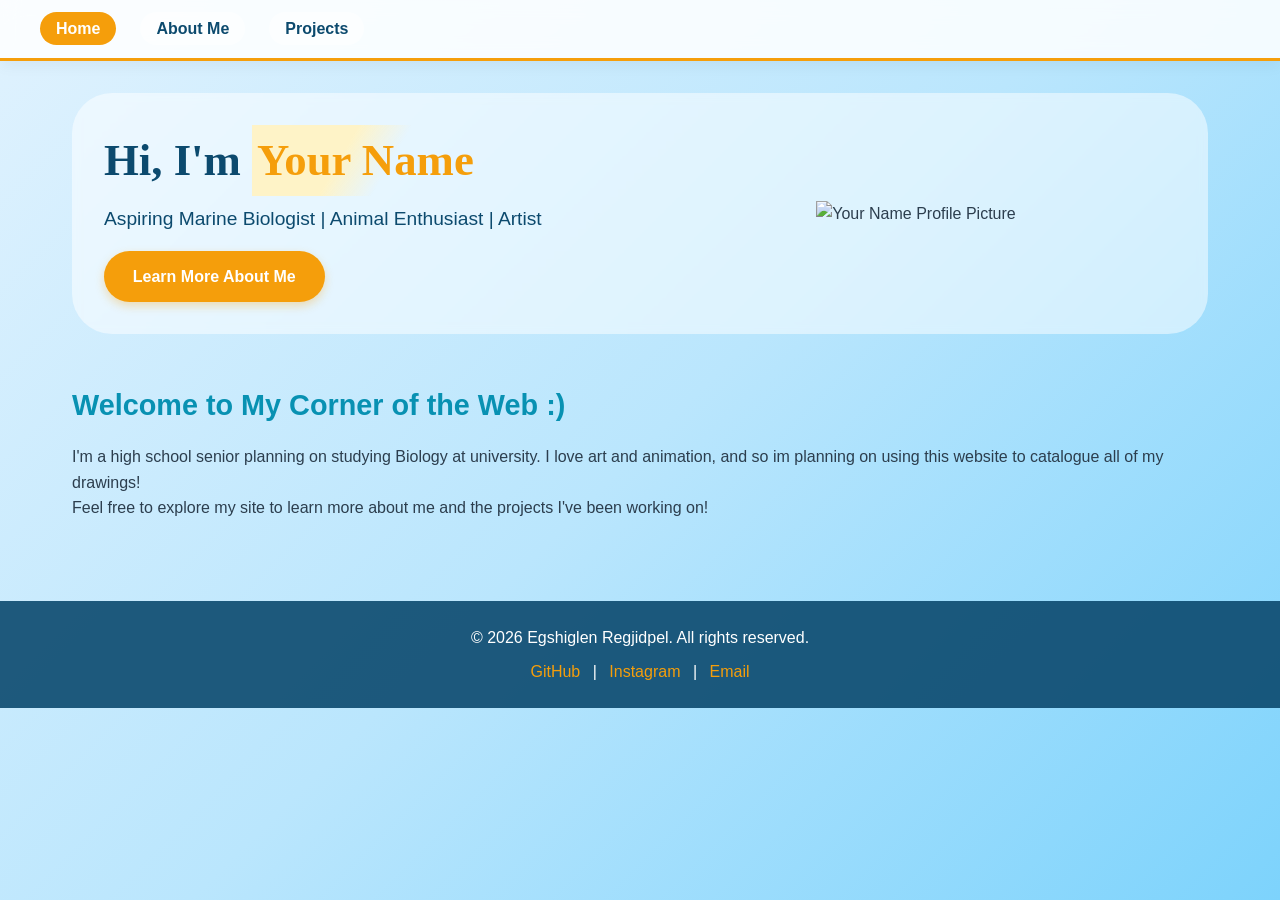
==== index.html @ 5a611068 "Update index.html" ====
<!DOCTYPE html>
<html lang="en">
<head>
    <meta charset="UTF-8">
    <meta name="viewport" content="width=device-width, initial-scale=1.0">
    <title>Home | Egshiglen Regjidpel</title>
    <link rel="stylesheet" href="style.css">
</head>
<body>
    <header>
        <nav>
            <ul class="nav-menu">
                <li><a href="index.html" class="active">Home</a></li>
                <li><a href="about.html">About Me</a></li>
                <li><a href="projects.html">Projects</a></li>
            </ul>
        </nav>
    </header>

    <main>
        <section class="hero">
            <div class="hero-content">
                <h1>Hi, I'm <span class="highlight">Your Name</span></h1>
                <p class="tagline">Aspiring Marine Biologist | Animal Enthusiast | Artist</p>
                <a href="about.html" class="btn">Learn More About Me</a>
            </div>
            <div class="hero-image">
                <img src="https://via.placeholder.com/300x300?text=Your+Photo" alt="Your Name Profile Picture">
            </div>
        </section>

        <section class="intro">
            <h2>Welcome to My Corner of the Web :)</h2>
            <p>I'm a high school senior planning on studying Biology at university. I love art and animation, and so im planning on using this website to catalogue all of my drawings! </p>
            <p>Feel free to explore my site to learn more about me and the projects I've been working on!</p>
        </section>
    </main>

    <footer>
        <p>&copy; 2026 Egshiglen Regjidpel. All rights reserved.</p>
        <div class="social-links">
            <a href="https://github.com/PixelRin" target="_blank">GitHub</a> |
            <a href="https://www.instagram.com/rindeidiot/" target="_blank">Instagram</a> |
            <a href="mailto:re4072580@gmail.com">Email</a>
        </div>
    </footer>
</body>
</html>
---- style.css ----
/* Ocean Theme CSS - Cute & Whimsical */
* {
    margin: 0;
    padding: 0;
    box-sizing: border-box;
}

body {
    font-family: 'Quicksand', 'Segoe UI', Tahoma, Geneva, Verdana, sans-serif;
    line-height: 1.6;
    color: #2c3e4e;
    background: linear-gradient(135deg, #e0f2fe 0%, #bae6fd 50%, #7dd3fc 100%);
    min-height: 100vh;
    position: relative;
}

/* Animated Wave Background */
.waves-bg {
    position: fixed;
    bottom: 0;
    left: 0;
    width: 100%;
    height: 100px;
    background: repeating-linear-gradient(
        transparent,
        transparent 49px,
        rgba(255, 255, 255, 0.3) 49px,
        rgba(255, 255, 255, 0.3) 51px
    );
    pointer-events: none;
    z-index: 0;
}

/* Header & Navigation */
header {
    background: rgba(255, 255, 255, 0.85);
    backdrop-filter: blur(10px);
    padding: 1rem 2rem;
    position: sticky;
    top: 0;
    z-index: 100;
    border-bottom: 3px solid #f59e0b;
    box-shadow: 0 4px 15px rgba(0,0,0,0.05);
}

nav {
    max-width: 1200px;
    margin: 0 auto;
    display: flex;
    justify-content: space-between;
    align-items: center;
    flex-wrap: wrap;
    gap: 1rem;
}

.logo {
    font-size: 1.5rem;
    font-weight: 600;
    color: #0891b2;
    font-family: 'Amatic SC', cursive;
}

.jellyfish-emoji {
    font-size: 1.8rem;
    display: inline-block;
    animation: float 3s ease-in-out infinite;
}

@keyframes float {
    0%, 100% { transform: translateY(0px); }
    50% { transform: translateY(-5px); }
}

.nav-menu {
    display: flex;
    list-style: none;
    gap: 1.5rem;
    flex-wrap: wrap;
}

.nav-menu a {
    text-decoration: none;
    color: #0c4a6e;
    font-weight: 600;
    padding: 0.5rem 1rem;
    border-radius: 30px;
    transition: all 0.3s ease;
    background: rgba(255,255,255,0.5);
}

.nav-menu a:hover,
.nav-menu a.active {
    background: #f59e0b;
    color: white;
    transform: scale(1.05);
}

/* Main Content */
main {
    max-width: 1200px;
    margin: 0 auto;
    padding: 2rem;
    position: relative;
    z-index: 1;
}

h1 {
    font-size: 2.5rem;
    margin-bottom: 2rem;
    text-align: center;
    color: #0c4a6e;
    font-family: 'Amatic SC', cursive;
    font-weight: 700;
}

h2 {
    font-size: 1.8rem;
    margin: 1rem 0;
    color: #0891b2;
}

h3 {
    font-size: 1.3rem;
    margin: 0.5rem 0;
    color: #f59e0b;
}

/* Hero Section */
.hero {
    display: flex;
    align-items: center;
    justify-content: space-between;
    gap: 2rem;
    margin-bottom: 3rem;
    background: rgba(255, 255, 255, 0.5);
    backdrop-filter: blur(5px);
    border-radius: 40px;
    padding: 2rem;
    flex-wrap: wrap;
}

.hero-content {
    flex: 1;
    min-width: 250px;
}

.greeting {
    display: flex;
    align-items: center;
    gap: 0.5rem;
    font-size: 1.2rem;
    color: #0891b2;
    margin-bottom: 0.5rem;
}

.wave-emoji {
    font-size: 1.8rem;
    animation: wave 1s ease-in-out infinite;
}

@keyframes wave {
    0%, 100% { transform: rotate(0deg); }
    50% { transform: rotate(20deg); }
}

.hello-text {
    font-weight: 500;
}

h1 {
    font-size: 2.8rem;
    text-align: left;
    margin-bottom: 0.5rem;
}

.highlight {
    color: #f59e0b;
    background: linear-gradient(120deg, #fef3c7 0%, #fef3c7 40%, transparent 60%);
    display: inline-block;
    padding: 0 0.3rem;
}

.tagline {
    font-size: 1.2rem;
    color: #0c4a6e;
    margin-bottom: 1rem;
}

.badges {
    display: flex;
    gap: 0.8rem;
    flex-wrap: wrap;
    margin-bottom: 1.5rem;
}

.badge {
    background: white;
    padding: 0.3rem 0.8rem;
    border-radius: 30px;
    font-size: 0.85rem;
    color: #0891b2;
    box-shadow: 0 2px 5px rgba(0,0,0,0.05);
}

.btn {
    display: inline-block;
    background: #f59e0b;
    color: white;
    padding: 0.8rem 1.8rem;
    text-decoration: none;
    border-radius: 40px;
    font-weight: 600;
    transition: all 0.3s ease;
    box-shadow: 0 4px 10px rgba(245, 158, 11, 0.3);
}

.btn:hover {
    background: #d97706;
    transform: translateY(-2px);
    box-shadow: 0 6px 15px rgba(245, 158, 11, 0.4);
}

.hero-image {
    flex: 1;
    text-align: center;
    position: relative;
    min-width: 250px;
}

.floating-jellyfish {
    position: absolute;
    top: -20px;
    right: -20px;
    width: 100%;
    height: 100%;
    pointer-events: none;
}

.jelly-large {
    font-size: 4rem;
    position: absolute;
    top: -30px;
    right: 20px;
    animation: float 4s ease-in-out infinite;
}

.jelly-small {
    font-size: 2rem;
    position: absolute;
    bottom: 40px;
    left: -20px;
    animation: float 3s ease-in-out infinite 0.5s;
}

.jelly-tiny {
    font-size: 1.5rem;
    position: absolute;
    bottom: -10px;
    right: 60px;
    animation: float 3.5s ease-in-out infinite 1s;
}

.photo-frame {
    position: relative;
    display: inline-block;
}

.photo-frame img {
    width: 250px;
    height: 250px;
    border-radius: 50%;
    object-fit: cover;
    border: 4px solid white;
    box-shadow: 0 10px 25px rgba(0,0,0,0.1);
    background: #fef3c7;
}

.coral-border {
    position: absolute;
    bottom: -10px;
    left: -10px;
    right: -10px;
    top: -10px;
    border-radius: 50%;
    border: 2px dashed #f59e0b;
    pointer-events: none;
}

/* Quick Facts Section */
.quick-facts {
    background: rgba(255, 255, 255, 0.6);
    backdrop-filter: blur(5px);
    border-radius: 40px;
    padding: 2rem;
    margin-top: 2rem;
}

.quick-facts h2 {
    text-align: center;
}

.fact-cards {
    display: grid;
    grid-template-columns: repeat(auto-fit, minmax(200px, 1fr));
    gap: 1rem;
    margin-top: 1.5rem;
}

.fact-card {
    background: white;
    padding: 1rem;
    border-radius: 20px;
    text-align: center;
    transition: transform 0.3s ease;
    box-shadow: 0 4px 10px rgba(0,0,0,0.05);
}

.fact-card:hover {
    transform: translateY(-5px);
}

.fact-icon {
    font-size: 2rem;
    display: block;
    margin-bottom: 0.5rem;
}

/* About Page Styles */
.about-content {
    display: flex;
    flex-direction: column;
    gap: 2rem;
}

.bio-card {
    background: white;
    border-radius: 30px;
    padding: 2rem;
    box-shadow: 0 10px 25px rgba(0,0,0,0.05);
}

.bio-header {
    display: flex;
    align-items: center;
    gap: 0.5rem;
    margin-bottom: 1rem;
}

.bio-icon {
    font-size: 2rem;
}

.fun-quote {
    background: #e0f2fe;
    padding: 1rem;
    border-radius: 20px;
    text-align: center;
    margin-top: 1.5rem;
    display: flex;
    align-items: center;
    justify-content: center;
    gap: 0.5rem;
}

.skills-creativity {
    display: grid;
    grid-template-columns: 1fr 1fr;
    gap: 2rem;
}

@media (max-width: 768px) {
    .skills-creativity {
        grid-template-columns: 1fr;
    }
}

.skills-section, .interests-section {
    background: white;
    border-radius: 30px;
    padding: 1.5rem;
}

.section-header {
    display: flex;
    align-items: center;
    gap: 0.5rem;
    margin-bottom: 1rem;
}

.section-header span {
    font-size: 2rem;
}

.favorites-list {
    display: flex;
    flex-direction: column;
    gap: 1rem;
}

.favorite-item {
    display: flex;
    align-items: center;
    gap: 1rem;
    padding: 0.5rem;
    background: #fef9e8;
    border-radius: 15px;
}

.favorite-item span:first-child {
    font-size: 1.5rem;
}

.fun-facts {
    list-style: none;
}

.fun-facts li {
    padding: 0.5rem 0;
    border-bottom: 1px solid #e2e8f0;
}

/* Dream Section */
.dream-section {
    margin-top: 2rem;
}

.dream-bubble {
    background: linear-gradient(135deg, #bae6fd, #e0f2fe);
    border-radius: 50px;
    padding: 2rem;
    text-align: center;
    position: relative;
}

.dream-emoji {
    font-size: 3rem;
    display: block;
    margin-bottom: 0.5rem;
}

.tiny-jellies {
    margin-top: 1rem;
    font-size: 1.5rem;
    letter-spacing: 5px;
}

/* Projects Page */
.projects-grid {
    display: grid;
    grid-template-columns: repeat(auto-fit, minmax(280px, 1fr));
    gap: 2rem;
    margin-bottom: 3rem;
}

.project-card {
    background: white;
    border-radius: 30px;
    padding: 1.5rem;
    text-align: center;
    transition: all 0.3s ease;
    box-shadow: 0 10px 20px rgba(0,0,0,0.05);
}

.project-card:hover {
    transform: translateY(-8px);
    box-shadow: 0 20px 30px rgba(0,0,0,0.1);
}

.project-icon {
    font-size: 3rem;
    margin-bottom: 0.5rem;
}

.project-tags {
    display: flex;
    flex-wrap: wrap;
    justify-content: center;
    gap: 0.5rem;
    margin: 1rem 0;
}

.project-tags span {
    background: #e0f2fe;
    padding: 0.2rem 0.6rem;
    border-radius: 20px;
    font-size: 0.7rem;
    color: #0891b2;
}

.project-link {
    display: inline-block;
    margin-top: 0.5rem;
    color: #f59e0b;
    text-decoration: none;
    font-weight: 600;
}

/* Achievements Timeline */
.achievements {
    background: rgba(255, 255, 255, 0.6);
    backdrop-filter: blur(5px);
    border-radius: 40px;
    padding: 2rem;
}

.achievements h2 {
    text-align: center;
}

.timeline {
    display: flex;
    flex-direction: column;
    gap: 1.5rem;
    margin-top: 1.5rem;
}

.timeline-item {
    display: flex;
    gap: 1rem;
    align-items: flex-start;
}

.timeline-icon {
    font-size: 2rem;
    background: white;
    width: 50px;
    height: 50px;
    border-radius: 50%;
    display: flex;
    align-items: center;
    justify-content: center;
}

.timeline-content {
    background: white;
    padding: 1rem;
    border-radius: 20px;
    flex: 1;
}

.timeline-content h3 {
    margin-top: 0;
}

/* Footer */
footer {
    background: rgba(12, 74, 110, 0.9);
    color: white;
    text-align: center;
    padding: 1.5rem;
    margin-top: 3rem;
    position: relative;
    z-index: 1;
}

.footer-content p {
    font-family: 'Amatic SC', cursive;
    font-size: 1.2rem;
}

.social-links {
    margin-top: 0.5rem;
}

.social-links a {
    color: #f59e0b;
    text-decoration: none;
    margin: 0 0.5rem;
    transition: color 0.3s ease;
}

.social-links a:hover {
    color: white;
}

/* Responsive */
@media (max-width: 768px) {
    nav {
        flex-direction: column;
        text-align: center;
    }
    
    .hero {
        flex-direction: column-reverse;
        text-align: center;
    }
    
    h1 {
        font-size: 2rem;
        text-align: center;
    }
    
    .greeting {
        justify-content: center;
    }
    
    .badges {
        justify-content: center;
    }
    
    .floating-jellyfish {
        display: none;
    }
}
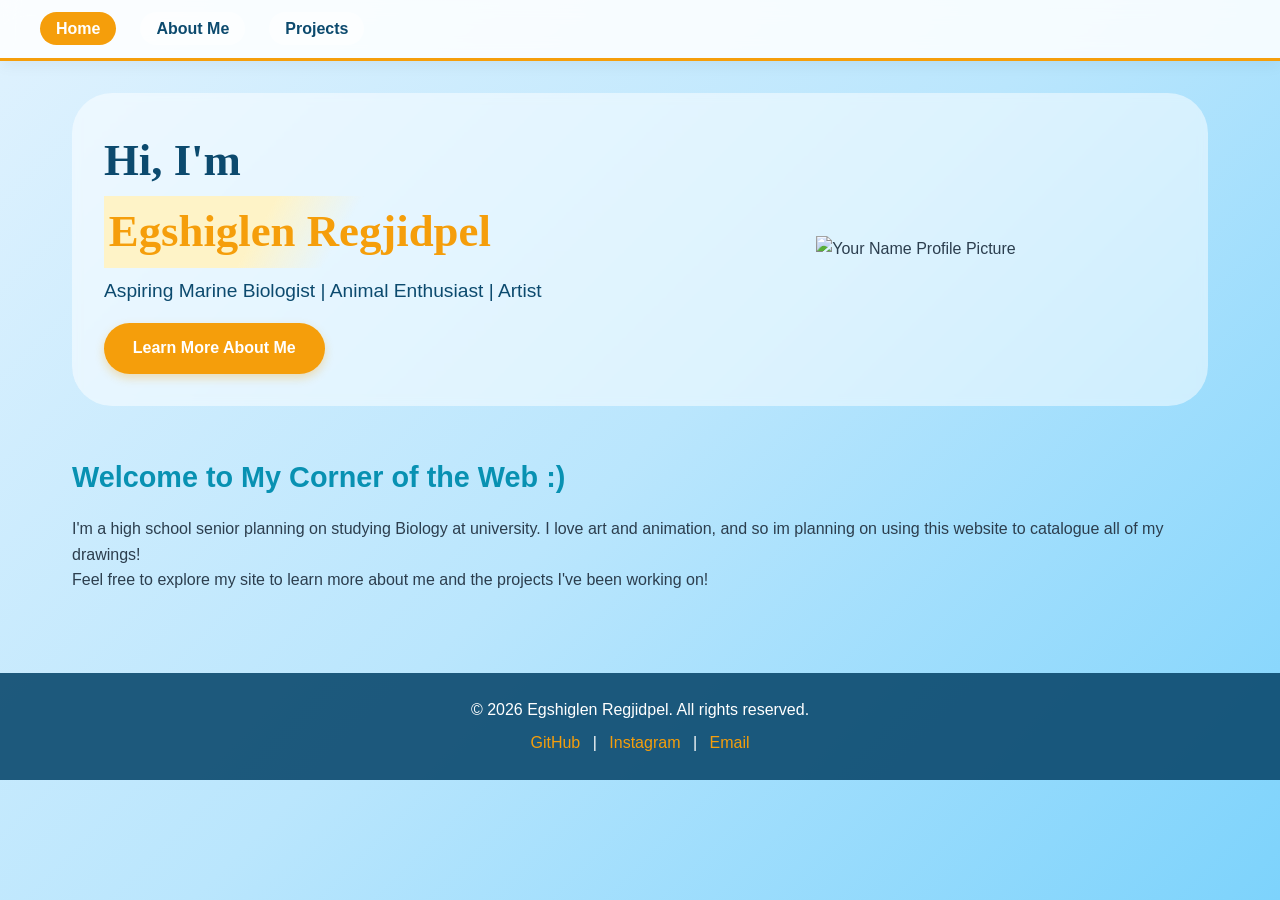
==== commit d25bb1e3: "Update index.html" ====
--- a/index.html
+++ b/index.html
@@ -20,7 +20,7 @@
     <main>
         <section class="hero">
             <div class="hero-content">
-                <h1>Hi, I'm <span class="highlight">Your Name</span></h1>
+                <h1>Hi, I'm <span class="highlight">Egshiglen Regjidpel</span></h1>
                 <p class="tagline">Aspiring Marine Biologist | Animal Enthusiast | Artist</p>
                 <a href="about.html" class="btn">Learn More About Me</a>
             </div>
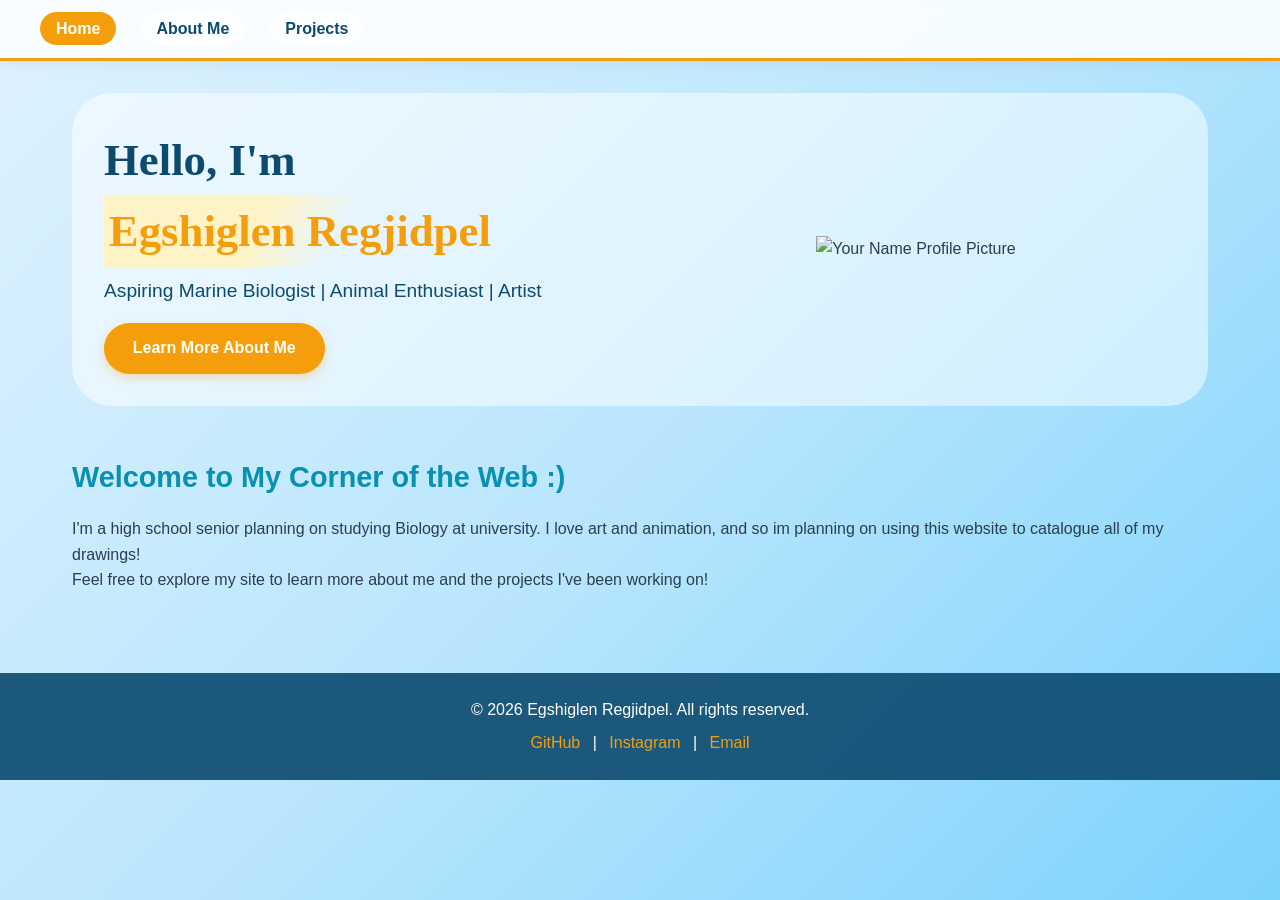
==== commit fc65cc53: "Update index.html" ====
--- a/index.html
+++ b/index.html
@@ -20,7 +20,7 @@
     <main>
         <section class="hero">
             <div class="hero-content">
-                <h1>Hi, I'm <span class="highlight">Egshiglen Regjidpel</span></h1>
+                <h1>Hello, I'm <span class="highlight">Egshiglen Regjidpel</span></h1>
                 <p class="tagline">Aspiring Marine Biologist | Animal Enthusiast | Artist</p>
                 <a href="about.html" class="btn">Learn More About Me</a>
             </div>
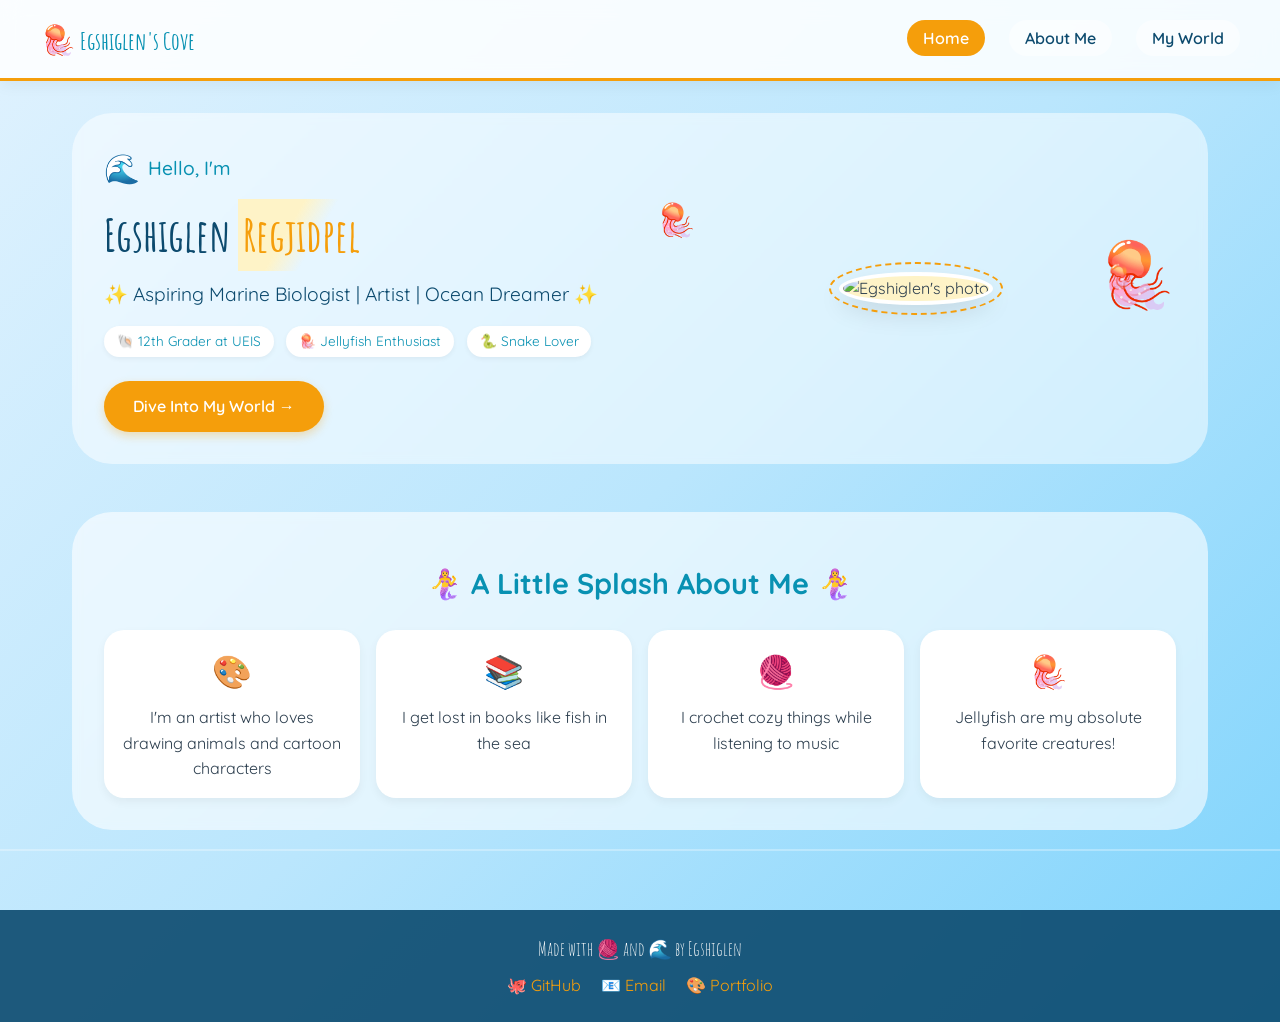
==== commit 57e33acf: "Revamp index.html with new title and content Updated the title and various sections in the HTML file" ====
--- a/index.html
+++ b/index.html
@@ -3,16 +3,22 @@
 <head>
     <meta charset="UTF-8">
     <meta name="viewport" content="width=device-width, initial-scale=1.0">
-    <title>Home | Egshiglen Regjidpel</title>
+    <title>Egshiglen's Ocean Corner</title>
     <link rel="stylesheet" href="style.css">
+    <link href="https://fonts.googleapis.com/css2?family=Quicksand:wght@300;400;500;600;700&family=Amatic+SC:wght@400;700&display=swap" rel="stylesheet">
 </head>
 <body>
+    <div class="waves-bg"></div>
     <header>
         <nav>
+            <div class="logo">
+                <span class="jellyfish-emoji">🪼</span>
+                <span>Egshiglen's Cove</span>
+            </div>
             <ul class="nav-menu">
                 <li><a href="index.html" class="active">Home</a></li>
                 <li><a href="about.html">About Me</a></li>
-                <li><a href="projects.html">Projects</a></li>
+                <li><a href="projects.html">My World</a></li>
             </ul>
         </nav>
     </header>
@@ -20,28 +26,64 @@
     <main>
         <section class="hero">
             <div class="hero-content">
-                <h1>Hello, I'm <span class="highlight">Egshiglen Regjidpel</span></h1>
-                <p class="tagline">Aspiring Marine Biologist | Animal Enthusiast | Artist</p>
-                <a href="about.html" class="btn">Learn More About Me</a>
+                <div class="greeting">
+                    <span class="wave-emoji">🌊</span>
+                    <span class="hello-text">Hello, I'm</span>
+                </div>
+                <h1>Egshiglen <span class="highlight">Regjidpel</span></h1>
+                <p class="tagline">✨ Aspiring Marine Biologist | Artist | Ocean Dreamer ✨</p>
+                <div class="badges">
+                    <span class="badge">🐚 12th Grader at UEIS</span>
+                    <span class="badge">🪼 Jellyfish Enthusiast</span>
+                    <span class="badge">🐍 Snake Lover</span>
+                </div>
+                <a href="about.html" class="btn">Dive Into My World →</a>
             </div>
             <div class="hero-image">
-                <img src="https://via.placeholder.com/300x300?text=Your+Photo" alt="Your Name Profile Picture">
+                <div class="floating-jellyfish">
+                    <span class="jelly-large">🪼</span>
+                    <span class="jelly-small">🪼</span>
+                    <span class="jelly-tiny">🪼</span>
+                </div>
+                <!-- Replace with your actual photo -->
+                <div class="photo-frame">
+                    <img src="https://via.placeholder.com/300x300?text=Your+Photo+Here" alt="Egshiglen's photo">
+                    <div class="coral-border"></div>
+                </div>
             </div>
         </section>
 
-        <section class="intro">
-            <h2>Welcome to My Corner of the Web :)</h2>
-            <p>I'm a high school senior planning on studying Biology at university. I love art and animation, and so im planning on using this website to catalogue all of my drawings! </p>
-            <p>Feel free to explore my site to learn more about me and the projects I've been working on!</p>
+        <section class="quick-facts">
+            <h2>🧜‍♀️ A Little Splash About Me 🧜‍♀️</h2>
+            <div class="fact-cards">
+                <div class="fact-card">
+                    <span class="fact-icon">🎨</span>
+                    <p>I'm an artist who loves drawing animals and cartoon characters</p>
+                </div>
+                <div class="fact-card">
+                    <span class="fact-icon">📚</span>
+                    <p>I get lost in books like fish in the sea</p>
+                </div>
+                <div class="fact-card">
+                    <span class="fact-icon">🧶</span>
+                    <p>I crochet cozy things while listening to music</p>
+                </div>
+                <div class="fact-card">
+                    <span class="fact-icon">🪼</span>
+                    <p>Jellyfish are my absolute favorite creatures!</p>
+                </div>
+            </div>
         </section>
     </main>
 
     <footer>
-        <p>&copy; 2026 Egshiglen Regjidpel. All rights reserved.</p>
-        <div class="social-links">
-            <a href="https://github.com/PixelRin" target="_blank">GitHub</a> |
-            <a href="https://www.instagram.com/rindeidiot/" target="_blank">Instagram</a> |
-            <a href="mailto:re4072580@gmail.com">Email</a>
+        <div class="footer-content">
+            <p>Made with 🧶 and 🌊 by Egshiglen</p>
+            <div class="social-links">
+                <a href="https://github.com/yourusername" target="_blank">🐙 GitHub</a>
+                <a href="mailto:youremail@example.com">📧 Email</a>
+                <a href="#">🎨 Portfolio</a>
+            </div>
         </div>
     </footer>
 </body>
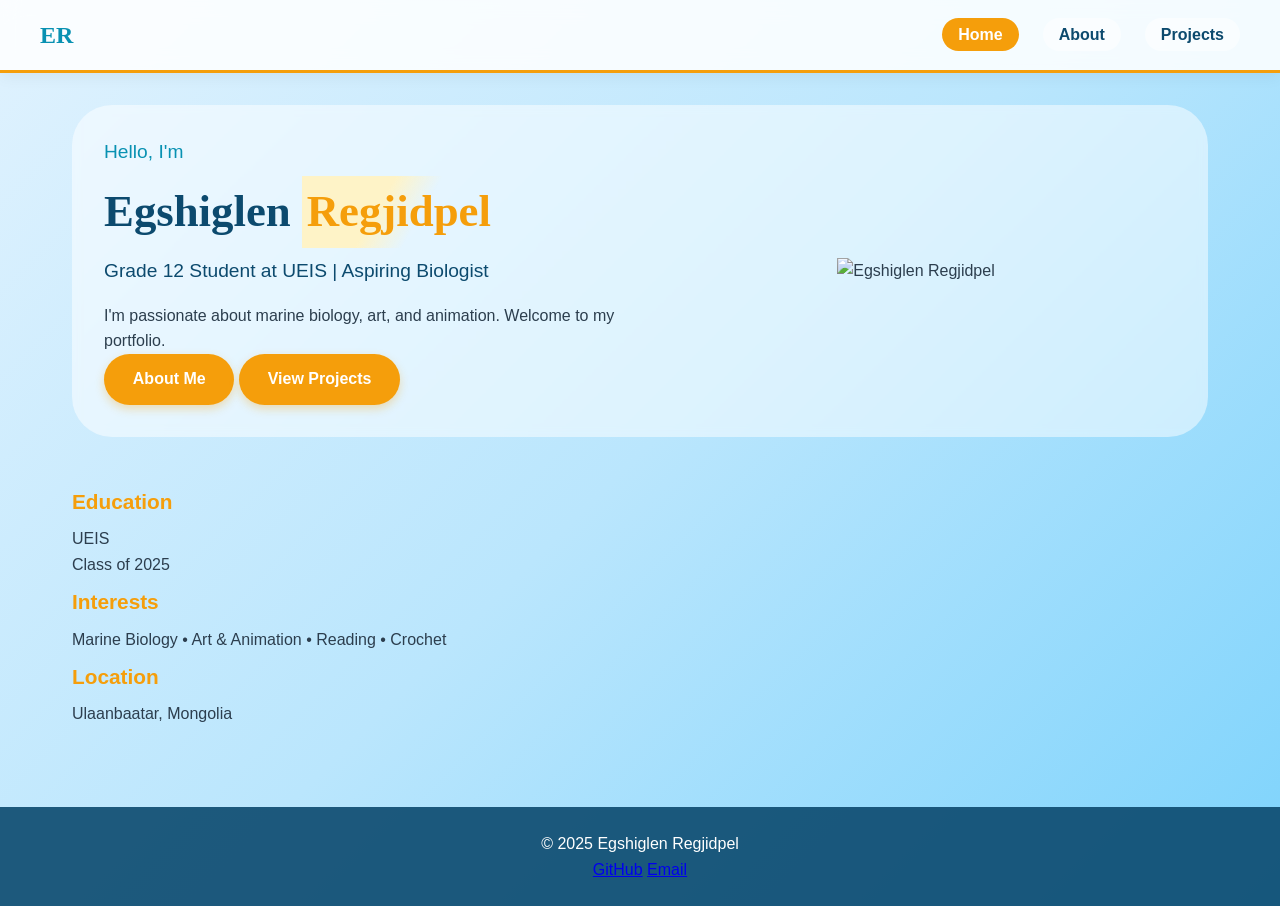
==== commit f99f0bc6: "Update index.html" ====
--- a/index.html
+++ b/index.html
@@ -3,22 +3,18 @@
 <head>
     <meta charset="UTF-8">
     <meta name="viewport" content="width=device-width, initial-scale=1.0">
-    <title>Egshiglen's Ocean Corner</title>
+    <title>Egshiglen Regjidpel | Portfolio</title>
     <link rel="stylesheet" href="style.css">
-    <link href="https://fonts.googleapis.com/css2?family=Quicksand:wght@300;400;500;600;700&family=Amatic+SC:wght@400;700&display=swap" rel="stylesheet">
+    <link href="https://fonts.googleapis.com/css2?family=Inter:opsz,wght@14..32,300;14..32,400;14..32,500;14..32,600;14..32,700&display=swap" rel="stylesheet">
 </head>
 <body>
-    <div class="waves-bg"></div>
     <header>
         <nav>
-            <div class="logo">
-                <span class="jellyfish-emoji">🪼</span>
-                <span>Egshiglen's Cove</span>
-            </div>
+            <div class="logo">ER</div>
             <ul class="nav-menu">
                 <li><a href="index.html" class="active">Home</a></li>
-                <li><a href="about.html">About Me</a></li>
-                <li><a href="projects.html">My World</a></li>
+                <li><a href="about.html">About</a></li>
+                <li><a href="projects.html">Projects</a></li>
             </ul>
         </nav>
     </header>
@@ -26,64 +22,44 @@
     <main>
         <section class="hero">
             <div class="hero-content">
-                <div class="greeting">
-                    <span class="wave-emoji">🌊</span>
-                    <span class="hello-text">Hello, I'm</span>
+                <p class="greeting">Hello, I'm</p>
+                <h1>Egshiglen <span class="highlight">Regjidpel</span></h1>
+                <p class="tagline">Grade 12 Student at UEIS | Aspiring Biologist</p>
+                <p class="description">I'm passionate about marine biology, art, and animation. Welcome to my portfolio.</p>
+                <div class="hero-buttons">
+                    <a href="about.html" class="btn primary">About Me</a>
+                    <a href="projects.html" class="btn secondary">View Projects</a>
                 </div>
-                <h1>Egshiglen <span class="highlight">Regjidpel</span></h1>
-                <p class="tagline">✨ Aspiring Marine Biologist | Artist | Ocean Dreamer ✨</p>
-                <div class="badges">
-                    <span class="badge">🐚 12th Grader at UEIS</span>
-                    <span class="badge">🪼 Jellyfish Enthusiast</span>
-                    <span class="badge">🐍 Snake Lover</span>
-                </div>
-                <a href="about.html" class="btn">Dive Into My World →</a>
             </div>
             <div class="hero-image">
-                <div class="floating-jellyfish">
-                    <span class="jelly-large">🪼</span>
-                    <span class="jelly-small">🪼</span>
-                    <span class="jelly-tiny">🪼</span>
-                </div>
-                <!-- Replace with your actual photo -->
-                <div class="photo-frame">
-                    <img src="https://via.placeholder.com/300x300?text=Your+Photo+Here" alt="Egshiglen's photo">
-                    <div class="coral-border"></div>
+                <div class="image-placeholder">
+                    <!-- Replace with your actual photo -->
+                    <img src="https://via.placeholder.com/320x320?text=Your+Photo" alt="Egshiglen Regjidpel">
                 </div>
             </div>
         </section>
 
-        <section class="quick-facts">
-            <h2>🧜‍♀️ A Little Splash About Me 🧜‍♀️</h2>
-            <div class="fact-cards">
-                <div class="fact-card">
-                    <span class="fact-icon">🎨</span>
-                    <p>I'm an artist who loves drawing animals and cartoon characters</p>
-                </div>
-                <div class="fact-card">
-                    <span class="fact-icon">📚</span>
-                    <p>I get lost in books like fish in the sea</p>
-                </div>
-                <div class="fact-card">
-                    <span class="fact-icon">🧶</span>
-                    <p>I crochet cozy things while listening to music</p>
-                </div>
-                <div class="fact-card">
-                    <span class="fact-icon">🪼</span>
-                    <p>Jellyfish are my absolute favorite creatures!</p>
-                </div>
+        <section class="quick-info">
+            <div class="info-card">
+                <h3>Education</h3>
+                <p>UEIS<br>Class of 2025</p>
+            </div>
+            <div class="info-card">
+                <h3>Interests</h3>
+                <p>Marine Biology • Art & Animation • Reading • Crochet</p>
+            </div>
+            <div class="info-card">
+                <h3>Location</h3>
+                <p>Ulaanbaatar, Mongolia</p>
             </div>
         </section>
     </main>
 
     <footer>
-        <div class="footer-content">
-            <p>Made with 🧶 and 🌊 by Egshiglen</p>
-            <div class="social-links">
-                <a href="https://github.com/yourusername" target="_blank">🐙 GitHub</a>
-                <a href="mailto:youremail@example.com">📧 Email</a>
-                <a href="#">🎨 Portfolio</a>
-            </div>
+        <p>&copy; 2025 Egshiglen Regjidpel</p>
+        <div class="footer-links">
+            <a href="https://github.com/yourusername" target="_blank">GitHub</a>
+            <a href="mailto:youremail@example.com">Email</a>
         </div>
     </footer>
 </body>
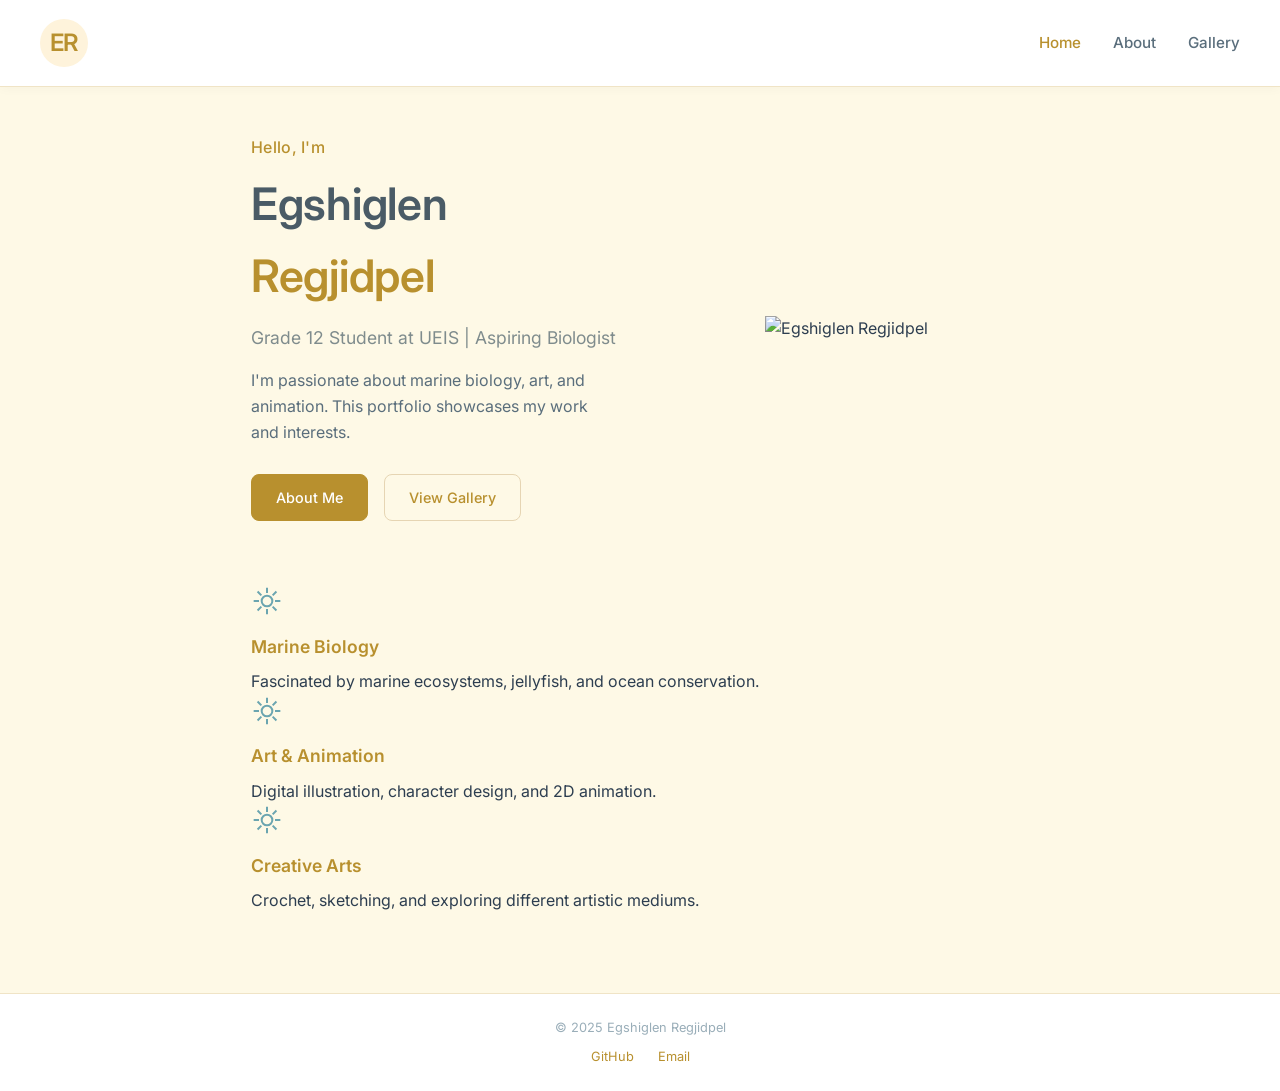
==== commit 1b8537a6: "Update index.html" ====
--- a/index.html
+++ b/index.html
@@ -5,7 +5,7 @@
     <meta name="viewport" content="width=device-width, initial-scale=1.0">
     <title>Egshiglen Regjidpel | Portfolio</title>
     <link rel="stylesheet" href="style.css">
-    <link href="https://fonts.googleapis.com/css2?family=Inter:opsz,wght@14..32,300;14..32,400;14..32,500;14..32,600;14..32,700&display=swap" rel="stylesheet">
+    <link href="https://fonts.googleapis.com/css2?family=Inter:opsz,wght@14..32,300;14..32,400;14..32,500;14..32,600&display=swap" rel="stylesheet">
 </head>
 <body>
     <header>
@@ -14,7 +14,7 @@
             <ul class="nav-menu">
                 <li><a href="index.html" class="active">Home</a></li>
                 <li><a href="about.html">About</a></li>
-                <li><a href="projects.html">Projects</a></li>
+                <li><a href="projects.html">Gallery</a></li>
             </ul>
         </nav>
     </header>
@@ -25,38 +25,56 @@
                 <p class="greeting">Hello, I'm</p>
                 <h1>Egshiglen <span class="highlight">Regjidpel</span></h1>
                 <p class="tagline">Grade 12 Student at UEIS | Aspiring Biologist</p>
-                <p class="description">I'm passionate about marine biology, art, and animation. Welcome to my portfolio.</p>
+                <p class="description">I'm passionate about marine biology, art, and animation. This portfolio showcases my work and interests.</p>
                 <div class="hero-buttons">
                     <a href="about.html" class="btn primary">About Me</a>
-                    <a href="projects.html" class="btn secondary">View Projects</a>
+                    <a href="projects.html" class="btn secondary">View Gallery</a>
                 </div>
             </div>
             <div class="hero-image">
-                <div class="image-placeholder">
+                <div class="image-frame">
                     <!-- Replace with your actual photo -->
                     <img src="https://via.placeholder.com/320x320?text=Your+Photo" alt="Egshiglen Regjidpel">
                 </div>
             </div>
         </section>
 
-        <section class="quick-info">
-            <div class="info-card">
-                <h3>Education</h3>
-                <p>UEIS<br>Class of 2025</p>
+        <section class="highlights">
+            <div class="highlight-card">
+                <div class="highlight-icon">
+                    <svg width="32" height="32" viewBox="0 0 24 24" fill="none" stroke="#6ba5b0" stroke-width="1.5">
+                        <path d="M12 2v4M12 18v4M4.93 4.93l2.83 2.83M16.24 16.24l2.83 2.83M2 12h4M18 12h4M4.93 19.07l2.83-2.83M16.24 7.76l2.83-2.83"/>
+                        <circle cx="12" cy="12" r="4"/>
+                    </svg>
+                </div>
+                <h3>Marine Biology</h3>
+                <p>Fascinated by marine ecosystems, jellyfish, and ocean conservation.</p>
             </div>
-            <div class="info-card">
-                <h3>Interests</h3>
-                <p>Marine Biology • Art & Animation • Reading • Crochet</p>
+            <div class="highlight-card">
+                <div class="highlight-icon">
+                    <svg width="32" height="32" viewBox="0 0 24 24" fill="none" stroke="#6ba5b0" stroke-width="1.5">
+                        <path d="M12 2v4M12 18v4M4.93 4.93l2.83 2.83M16.24 16.24l2.83 2.83M2 12h4M18 12h4M4.93 19.07l2.83-2.83M16.24 7.76l2.83-2.83"/>
+                        <circle cx="12" cy="12" r="4"/>
+                    </svg>
+                </div>
+                <h3>Art & Animation</h3>
+                <p>Digital illustration, character design, and 2D animation.</p>
             </div>
-            <div class="info-card">
-                <h3>Location</h3>
-                <p>Ulaanbaatar, Mongolia</p>
+            <div class="highlight-card">
+                <div class="highlight-icon">
+                    <svg width="32" height="32" viewBox="0 0 24 24" fill="none" stroke="#6ba5b0" stroke-width="1.5">
+                        <path d="M12 2v4M12 18v4M4.93 4.93l2.83 2.83M16.24 16.24l2.83 2.83M2 12h4M18 12h4M4.93 19.07l2.83-2.83M16.24 7.76l2.83-2.83"/>
+                        <circle cx="12" cy="12" r="4"/>
+                    </svg>
+                </div>
+                <h3>Creative Arts</h3>
+                <p>Crochet, sketching, and exploring different artistic mediums.</p>
             </div>
         </section>
     </main>
 
     <footer>
-        <p>&copy; 2025 Egshiglen Regjidpel</p>
+        <p>© 2025 Egshiglen Regjidpel</p>
         <div class="footer-links">
             <a href="https://github.com/yourusername" target="_blank">GitHub</a>
             <a href="mailto:youremail@example.com">Email</a>
--- a/style.css
+++ b/style.css
@@ -1,4 +1,4 @@
-/* Ocean Theme CSS - Cute & Whimsical */
+/* Pastel Yellow Theme - Clean Professional Design */
 * {
     margin: 0;
     padding: 0;
@@ -6,41 +6,24 @@
 }
 
 body {
-    font-family: 'Quicksand', 'Segoe UI', Tahoma, Geneva, Verdana, sans-serif;
+    font-family: 'Inter', -apple-system, BlinkMacSystemFont, 'Segoe UI', sans-serif;
     line-height: 1.6;
-    color: #2c3e4e;
-    background: linear-gradient(135deg, #e0f2fe 0%, #bae6fd 50%, #7dd3fc 100%);
+    color: #2d3e50;
+    background: #fef9e6;
     min-height: 100vh;
-    position: relative;
-}
-
-/* Animated Wave Background */
-.waves-bg {
-    position: fixed;
-    bottom: 0;
-    left: 0;
-    width: 100%;
-    height: 100px;
-    background: repeating-linear-gradient(
-        transparent,
-        transparent 49px,
-        rgba(255, 255, 255, 0.3) 49px,
-        rgba(255, 255, 255, 0.3) 51px
-    );
-    pointer-events: none;
-    z-index: 0;
+    display: flex;
+    flex-direction: column;
 }
 
 /* Header & Navigation */
 header {
-    background: rgba(255, 255, 255, 0.85);
-    backdrop-filter: blur(10px);
-    padding: 1rem 2rem;
+    background: #ffffff;
+    padding: 1.2rem 2rem;
     position: sticky;
     top: 0;
     z-index: 100;
-    border-bottom: 3px solid #f59e0b;
-    box-shadow: 0 4px 15px rgba(0,0,0,0.05);
+    box-shadow: 0 2px 10px rgba(0, 0, 0, 0.03);
+    border-bottom: 1px solid #f0e4c6;
 }
 
 nav {
@@ -56,73 +39,64 @@
 .logo {
     font-size: 1.5rem;
     font-weight: 600;
-    color: #0891b2;
-    font-family: 'Amatic SC', cursive;
-}
-
-.jellyfish-emoji {
-    font-size: 1.8rem;
-    display: inline-block;
-    animation: float 3s ease-in-out infinite;
-}
-
-@keyframes float {
-    0%, 100% { transform: translateY(0px); }
-    50% { transform: translateY(-5px); }
+    letter-spacing: -0.5px;
+    color: #b8902e;
+    background: #fef3db;
+    width: 48px;
+    height: 48px;
+    display: flex;
+    align-items: center;
+    justify-content: center;
+    border-radius: 50%;
 }
 
 .nav-menu {
     display: flex;
     list-style: none;
-    gap: 1.5rem;
-    flex-wrap: wrap;
+    gap: 2rem;
 }
 
 .nav-menu a {
     text-decoration: none;
-    color: #0c4a6e;
-    font-weight: 600;
-    padding: 0.5rem 1rem;
-    border-radius: 30px;
-    transition: all 0.3s ease;
-    background: rgba(255,255,255,0.5);
+    color: #5a6e7c;
+    font-weight: 500;
+    font-size: 0.95rem;
+    transition: color 0.2s ease;
 }
 
 .nav-menu a:hover,
 .nav-menu a.active {
-    background: #f59e0b;
-    color: white;
-    transform: scale(1.05);
+    color: #b8902e;
 }
 
 /* Main Content */
 main {
     max-width: 1200px;
     margin: 0 auto;
-    padding: 2rem;
-    position: relative;
-    z-index: 1;
+    padding: 3rem 2rem;
+    flex: 1;
 }
 
 h1 {
-    font-size: 2.5rem;
+    font-size: 2.2rem;
+    font-weight: 600;
     margin-bottom: 2rem;
-    text-align: center;
-    color: #0c4a6e;
-    font-family: 'Amatic SC', cursive;
-    font-weight: 700;
+    color: #4a5b66;
+    letter-spacing: -0.3px;
 }
 
 h2 {
-    font-size: 1.8rem;
-    margin: 1rem 0;
-    color: #0891b2;
+    font-size: 1.4rem;
+    font-weight: 600;
+    margin: 1.5rem 0 1rem;
+    color: #5a6e7c;
 }
 
 h3 {
-    font-size: 1.3rem;
+    font-size: 1.1rem;
+    font-weight: 600;
     margin: 0.5rem 0;
-    color: #f59e0b;
+    color: #b8902e;
 }
 
 /* Hero Section */
@@ -130,475 +104,381 @@
     display: flex;
     align-items: center;
     justify-content: space-between;
-    gap: 2rem;
-    margin-bottom: 3rem;
-    background: rgba(255, 255, 255, 0.5);
-    backdrop-filter: blur(5px);
-    border-radius: 40px;
-    padding: 2rem;
+    gap: 3rem;
+    margin-bottom: 4rem;
     flex-wrap: wrap;
 }
 
 .hero-content {
     flex: 1;
-    min-width: 250px;
+    min-width: 280px;
 }
 
 .greeting {
-    display: flex;
-    align-items: center;
-    gap: 0.5rem;
-    font-size: 1.2rem;
-    color: #0891b2;
+    font-size: 1rem;
+    color: #b8902e;
+    font-weight: 500;
     margin-bottom: 0.5rem;
-}
-
-.wave-emoji {
-    font-size: 1.8rem;
-    animation: wave 1s ease-in-out infinite;
-}
-
-@keyframes wave {
-    0%, 100% { transform: rotate(0deg); }
-    50% { transform: rotate(20deg); }
-}
-
-.hello-text {
-    font-weight: 500;
+    letter-spacing: 0.3px;
 }
 
 h1 {
     font-size: 2.8rem;
-    text-align: left;
-    margin-bottom: 0.5rem;
+    margin-bottom: 0.75rem;
+    padding: 0;
 }
 
 .highlight {
-    color: #f59e0b;
-    background: linear-gradient(120deg, #fef3c7 0%, #fef3c7 40%, transparent 60%);
-    display: inline-block;
-    padding: 0 0.3rem;
+    color: #b8902e;
+    font-weight: 600;
 }
 
 .tagline {
-    font-size: 1.2rem;
-    color: #0c4a6e;
+    font-size: 1.1rem;
+    color: #7f8c8d;
     margin-bottom: 1rem;
-}
-
-.badges {
-    display: flex;
-    gap: 0.8rem;
+    font-weight: 400;
+}
+
+.description {
+    color: #5a6e7c;
+    margin-bottom: 1.8rem;
+    max-width: 450px;
+}
+
+.hero-buttons {
+    display: flex;
+    gap: 1rem;
     flex-wrap: wrap;
-    margin-bottom: 1.5rem;
-}
-
-.badge {
-    background: white;
-    padding: 0.3rem 0.8rem;
-    border-radius: 30px;
-    font-size: 0.85rem;
-    color: #0891b2;
-    box-shadow: 0 2px 5px rgba(0,0,0,0.05);
 }
 
 .btn {
     display: inline-block;
-    background: #f59e0b;
+    padding: 0.7rem 1.5rem;
+    text-decoration: none;
+    font-weight: 500;
+    border-radius: 8px;
+    transition: all 0.2s ease;
+    font-size: 0.9rem;
+}
+
+.btn.primary {
+    background: #b8902e;
     color: white;
-    padding: 0.8rem 1.8rem;
-    text-decoration: none;
-    border-radius: 40px;
-    font-weight: 600;
-    transition: all 0.3s ease;
-    box-shadow: 0 4px 10px rgba(245, 158, 11, 0.3);
-}
-
-.btn:hover {
-    background: #d97706;
-    transform: translateY(-2px);
-    box-shadow: 0 6px 15px rgba(245, 158, 11, 0.4);
+    border: 1px solid #b8902e;
+}
+
+.btn.primary:hover {
+    background: #a07d27;
+    border-color: #a07d27;
+}
+
+.btn.secondary {
+    background: transparent;
+    color: #b8902e;
+    border: 1px solid #e6d5b3;
+}
+
+.btn.secondary:hover {
+    background: #fef3db;
+    border-color: #b8902e;
 }
 
 .hero-image {
     flex: 1;
+    min-width: 280px;
     text-align: center;
-    position: relative;
-    min-width: 250px;
-}
-
-.floating-jellyfish {
-    position: absolute;
-    top: -20px;
-    right: -20px;
-    width: 100%;
-    height: 100%;
-    pointer-events: none;
-}
-
-.jelly-large {
-    font-size: 4rem;
-    position: absolute;
-    top: -30px;
-    right: 20px;
-    animation: float 4s ease-in-out infinite;
-}
-
-.jelly-small {
-    font-size: 2rem;
-    position: absolute;
-    bottom: 40px;
-    left: -20px;
-    animation: float 3s ease-in-out infinite 0.5s;
-}
-
-.jelly-tiny {
-    font-size: 1.5rem;
-    position: absolute;
-    bottom: -10px;
-    right: 60px;
-    animation: float 3.5s ease-in-out infinite 1s;
-}
-
-.photo-frame {
-    position: relative;
-    display: inline-block;
-}
-
-.photo-frame img {
-    width: 250px;
-    height: 250px;
+}
+
+.image-placeholder img {
+    width: 280px;
+    height: 280px;
     border-radius: 50%;
     object-fit: cover;
+    box-shadow: 0 8px 20px rgba(0, 0, 0, 0.05);
     border: 4px solid white;
-    box-shadow: 0 10px 25px rgba(0,0,0,0.1);
-    background: #fef3c7;
-}
-
-.coral-border {
-    position: absolute;
-    bottom: -10px;
-    left: -10px;
-    right: -10px;
-    top: -10px;
-    border-radius: 50%;
-    border: 2px dashed #f59e0b;
-    pointer-events: none;
-}
-
-/* Quick Facts Section */
-.quick-facts {
-    background: rgba(255, 255, 255, 0.6);
-    backdrop-filter: blur(5px);
-    border-radius: 40px;
-    padding: 2rem;
-    margin-top: 2rem;
-}
-
-.quick-facts h2 {
-    text-align: center;
-}
-
-.fact-cards {
+}
+
+/* Quick Info Cards */
+.quick-info {
     display: grid;
     grid-template-columns: repeat(auto-fit, minmax(200px, 1fr));
-    gap: 1rem;
-    margin-top: 1.5rem;
-}
-
-.fact-card {
+    gap: 1.5rem;
+    margin-top: 2rem;
+}
+
+.info-card {
     background: white;
-    padding: 1rem;
-    border-radius: 20px;
+    padding: 1.5rem;
+    border-radius: 16px;
     text-align: center;
-    transition: transform 0.3s ease;
-    box-shadow: 0 4px 10px rgba(0,0,0,0.05);
-}
-
-.fact-card:hover {
-    transform: translateY(-5px);
-}
-
-.fact-icon {
-    font-size: 2rem;
-    display: block;
+    box-shadow: 0 2px 8px rgba(0, 0, 0, 0.02);
+    border: 1px solid #f0e4c6;
+}
+
+.info-card h3 {
     margin-bottom: 0.5rem;
-}
-
-/* About Page Styles */
-.about-content {
-    display: flex;
-    flex-direction: column;
-    gap: 2rem;
-}
-
-.bio-card {
-    background: white;
-    border-radius: 30px;
-    padding: 2rem;
-    box-shadow: 0 10px 25px rgba(0,0,0,0.05);
-}
-
-.bio-header {
-    display: flex;
-    align-items: center;
-    gap: 0.5rem;
-    margin-bottom: 1rem;
-}
-
-.bio-icon {
-    font-size: 2rem;
-}
-
-.fun-quote {
-    background: #e0f2fe;
-    padding: 1rem;
-    border-radius: 20px;
-    text-align: center;
-    margin-top: 1.5rem;
-    display: flex;
-    align-items: center;
-    justify-content: center;
-    gap: 0.5rem;
-}
-
-.skills-creativity {
+    font-size: 1rem;
+    font-weight: 600;
+    color: #b8902e;
+}
+
+.info-card p {
+    font-size: 0.9rem;
+    color: #6c7a86;
+    line-height: 1.4;
+}
+
+/* About Page */
+.about-grid {
     display: grid;
     grid-template-columns: 1fr 1fr;
-    gap: 2rem;
+    gap: 2.5rem;
+    margin-bottom: 2rem;
 }
 
 @media (max-width: 768px) {
-    .skills-creativity {
+    .about-grid {
         grid-template-columns: 1fr;
-    }
-}
-
-.skills-section, .interests-section {
+        gap: 1.5rem;
+    }
+}
+
+.bio p, .interests p {
+    margin-bottom: 1rem;
+    color: #4a5b66;
+}
+
+.interests ul {
+    list-style: none;
+    padding: 0;
+}
+
+.interests li {
+    margin-bottom: 0.8rem;
+    padding-left: 1.2rem;
+    position: relative;
+    color: #4a5b66;
+}
+
+.interests li::before {
+    content: "•";
+    color: #b8902e;
+    font-weight: bold;
+    position: absolute;
+    left: 0;
+}
+
+/* Skills Section */
+.skills {
+    margin-top: 2rem;
     background: white;
-    border-radius: 30px;
     padding: 1.5rem;
-}
-
-.section-header {
-    display: flex;
-    align-items: center;
-    gap: 0.5rem;
+    border-radius: 16px;
+    border: 1px solid #f0e4c6;
+}
+
+.skills-list {
+    margin-top: 1rem;
+}
+
+.skill {
     margin-bottom: 1rem;
 }
 
-.section-header span {
-    font-size: 2rem;
-}
-
-.favorites-list {
-    display: flex;
-    flex-direction: column;
-    gap: 1rem;
-}
-
-.favorite-item {
-    display: flex;
-    align-items: center;
-    gap: 1rem;
-    padding: 0.5rem;
-    background: #fef9e8;
-    border-radius: 15px;
-}
-
-.favorite-item span:first-child {
-    font-size: 1.5rem;
-}
-
-.fun-facts {
-    list-style: none;
-}
-
-.fun-facts li {
-    padding: 0.5rem 0;
-    border-bottom: 1px solid #e2e8f0;
-}
-
-/* Dream Section */
-.dream-section {
-    margin-top: 2rem;
-}
-
-.dream-bubble {
-    background: linear-gradient(135deg, #bae6fd, #e0f2fe);
-    border-radius: 50px;
-    padding: 2rem;
-    text-align: center;
-    position: relative;
-}
-
-.dream-emoji {
-    font-size: 3rem;
+.skill span {
     display: block;
-    margin-bottom: 0.5rem;
-}
-
-.tiny-jellies {
-    margin-top: 1rem;
-    font-size: 1.5rem;
-    letter-spacing: 5px;
+    font-size: 0.85rem;
+    font-weight: 500;
+    margin-bottom: 0.3rem;
+    color: #5a6e7c;
+}
+
+.skill-bar {
+    background: #f0e4c6;
+    height: 6px;
+    border-radius: 3px;
+    overflow: hidden;
+}
+
+.skill-level {
+    background: #b8902e;
+    height: 100%;
+    border-radius: 3px;
 }
 
 /* Projects Page */
 .projects-grid {
     display: grid;
-    grid-template-columns: repeat(auto-fit, minmax(280px, 1fr));
+    grid-template-columns: repeat(auto-fill, minmax(320px, 1fr));
     gap: 2rem;
     margin-bottom: 3rem;
 }
 
 .project-card {
     background: white;
-    border-radius: 30px;
-    padding: 1.5rem;
-    text-align: center;
-    transition: all 0.3s ease;
-    box-shadow: 0 10px 20px rgba(0,0,0,0.05);
+    border-radius: 16px;
+    overflow: hidden;
+    transition: transform 0.2s ease, box-shadow 0.2s ease;
+    border: 1px solid #f0e4c6;
 }
 
 .project-card:hover {
-    transform: translateY(-8px);
-    box-shadow: 0 20px 30px rgba(0,0,0,0.1);
-}
-
-.project-icon {
-    font-size: 3rem;
+    transform: translateY(-4px);
+    box-shadow: 0 12px 24px rgba(0, 0, 0, 0.05);
+}
+
+.project-image img {
+    width: 100%;
+    height: 200px;
+    object-fit: cover;
+    background: #f5efe2;
+}
+
+.project-info {
+    padding: 1.2rem;
+}
+
+.project-info h3 {
+    margin: 0 0 0.25rem 0;
+    font-size: 1.1rem;
+}
+
+.project-category {
+    font-size: 0.75rem;
+    color: #b8902e;
+    font-weight: 500;
+    text-transform: uppercase;
+    letter-spacing: 0.5px;
     margin-bottom: 0.5rem;
 }
 
+.project-info p {
+    font-size: 0.85rem;
+    color: #6c7a86;
+    margin-bottom: 0.8rem;
+    line-height: 1.5;
+}
+
 .project-tags {
     display: flex;
     flex-wrap: wrap;
-    justify-content: center;
     gap: 0.5rem;
-    margin: 1rem 0;
 }
 
 .project-tags span {
-    background: #e0f2fe;
+    background: #fef3db;
     padding: 0.2rem 0.6rem;
     border-radius: 20px;
     font-size: 0.7rem;
-    color: #0891b2;
-}
-
-.project-link {
-    display: inline-block;
-    margin-top: 0.5rem;
-    color: #f59e0b;
-    text-decoration: none;
-    font-weight: 600;
-}
-
-/* Achievements Timeline */
-.achievements {
-    background: rgba(255, 255, 255, 0.6);
-    backdrop-filter: blur(5px);
-    border-radius: 40px;
-    padding: 2rem;
-}
-
-.achievements h2 {
-    text-align: center;
-}
-
-.timeline {
+    color: #b8902e;
+    font-weight: 500;
+}
+
+/* Current Work Section */
+.current-work {
+    background: white;
+    padding: 1.5rem;
+    border-radius: 16px;
+    border: 1px solid #f0e4c6;
+}
+
+.current-work h2 {
+    margin-top: 0;
+    margin-bottom: 1rem;
+}
+
+.current-list {
     display: flex;
     flex-direction: column;
-    gap: 1.5rem;
-    margin-top: 1.5rem;
-}
-
-.timeline-item {
-    display: flex;
     gap: 1rem;
-    align-items: flex-start;
-}
-
-.timeline-icon {
-    font-size: 2rem;
-    background: white;
-    width: 50px;
-    height: 50px;
-    border-radius: 50%;
-    display: flex;
-    align-items: center;
-    justify-content: center;
-}
-
-.timeline-content {
-    background: white;
-    padding: 1rem;
-    border-radius: 20px;
-    flex: 1;
-}
-
-.timeline-content h3 {
-    margin-top: 0;
+}
+
+.current-item {
+    padding: 0.5rem 0;
+    border-bottom: 1px solid #f0e4c6;
+}
+
+.current-item:last-child {
+    border-bottom: none;
+}
+
+.current-item h3 {
+    margin: 0 0 0.25rem 0;
+    font-size: 1rem;
+}
+
+.current-item p {
+    font-size: 0.85rem;
+    color: #6c7a86;
 }
 
 /* Footer */
 footer {
-    background: rgba(12, 74, 110, 0.9);
-    color: white;
+    background: white;
+    padding: 1.5rem;
     text-align: center;
-    padding: 1.5rem;
-    margin-top: 3rem;
-    position: relative;
-    z-index: 1;
-}
-
-.footer-content p {
-    font-family: 'Amatic SC', cursive;
-    font-size: 1.2rem;
-}
-
-.social-links {
-    margin-top: 0.5rem;
-}
-
-.social-links a {
-    color: #f59e0b;
+    border-top: 1px solid #f0e4c6;
+    margin-top: 2rem;
+}
+
+footer p {
+    font-size: 0.8rem;
+    color: #9aaeb9;
+    margin-bottom: 0.5rem;
+}
+
+.footer-links {
+    display: flex;
+    justify-content: center;
+    gap: 1.5rem;
+}
+
+.footer-links a {
+    color: #b8902e;
     text-decoration: none;
-    margin: 0 0.5rem;
-    transition: color 0.3s ease;
-}
-
-.social-links a:hover {
-    color: white;
-}
-
-/* Responsive */
+    font-size: 0.8rem;
+    transition: color 0.2s ease;
+}
+
+.footer-links a:hover {
+    color: #8b6f23;
+}
+
+/* Responsive Design */
 @media (max-width: 768px) {
-    nav {
-        flex-direction: column;
-        text-align: center;
+    main {
+        padding: 2rem 1.5rem;
+    }
+    
+    h1 {
+        font-size: 2rem;
     }
     
     .hero {
         flex-direction: column-reverse;
         text-align: center;
-    }
-    
-    h1 {
-        font-size: 2rem;
+        gap: 2rem;
+    }
+    
+    .hero-content {
         text-align: center;
     }
     
-    .greeting {
+    .description {
+        margin-left: auto;
+        margin-right: auto;
+    }
+    
+    .hero-buttons {
         justify-content: center;
     }
     
-    .badges {
-        justify-content: center;
-    }
-    
-    .floating-jellyfish {
-        display: none;
-    }
-}
+    .nav-menu {
+        gap: 1.5rem;
+    }
+    
+    .quick-info {
+        gap: 1rem;
+    }
+}
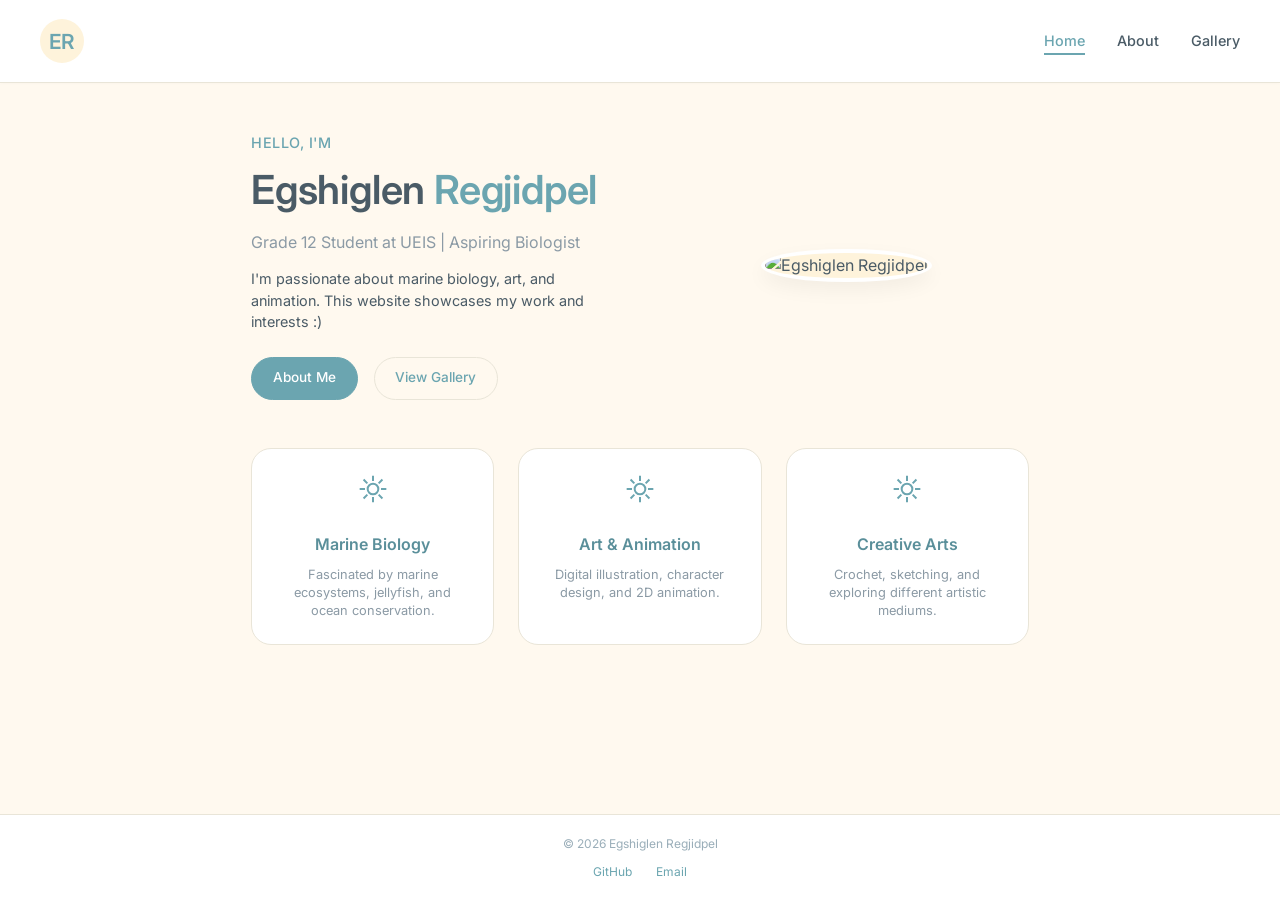
==== commit 803aa0dd: "Modify description and update footer year Updated the description text and footer year in index.html" ====
--- a/index.html
+++ b/index.html
@@ -25,7 +25,7 @@
                 <p class="greeting">Hello, I'm</p>
                 <h1>Egshiglen <span class="highlight">Regjidpel</span></h1>
                 <p class="tagline">Grade 12 Student at UEIS | Aspiring Biologist</p>
-                <p class="description">I'm passionate about marine biology, art, and animation. This portfolio showcases my work and interests.</p>
+                <p class="description">I'm passionate about marine biology, art, and animation. This website showcases my work and interests :)</p>
                 <div class="hero-buttons">
                     <a href="about.html" class="btn primary">About Me</a>
                     <a href="projects.html" class="btn secondary">View Gallery</a>
@@ -74,10 +74,10 @@
     </main>
 
     <footer>
-        <p>© 2025 Egshiglen Regjidpel</p>
+        <p>© 2026 Egshiglen Regjidpel</p>
         <div class="footer-links">
-            <a href="https://github.com/yourusername" target="_blank">GitHub</a>
-            <a href="mailto:youremail@example.com">Email</a>
+            <a href="https://github.com/PixelRin" target="_blank">GitHub</a>
+            <a href="mailto:re4072580@gmail.com">Email</a>
         </div>
     </footer>
 </body>
--- a/style.css
+++ b/style.css
@@ -1,4 +1,16 @@
-/* Pastel Yellow Theme - Clean Professional Design */
+/* Pastel Ocean Theme - Clean & Professional */
+:root {
+    --pastel-yellow: #fef3db;
+    --soft-yellow: #faeac9;
+    --warm-cream: #fff9ef;
+    --ocean-teal: #6ba5b0;
+    --soft-blue: #8bb9c2;
+    --deep-teal: #5a8f9a;
+    --charcoal: #4a5b66;
+    --light-gray: #e9e5d8;
+    --white: #ffffff;
+}
+
 * {
     margin: 0;
     padding: 0;
@@ -8,8 +20,8 @@
 body {
     font-family: 'Inter', -apple-system, BlinkMacSystemFont, 'Segoe UI', sans-serif;
     line-height: 1.6;
-    color: #2d3e50;
-    background: #fef9e6;
+    color: var(--charcoal);
+    background: var(--warm-cream);
     min-height: 100vh;
     display: flex;
     flex-direction: column;
@@ -17,13 +29,13 @@
 
 /* Header & Navigation */
 header {
-    background: #ffffff;
+    background: var(--white);
     padding: 1.2rem 2rem;
     position: sticky;
     top: 0;
     z-index: 100;
-    box-shadow: 0 2px 10px rgba(0, 0, 0, 0.03);
-    border-bottom: 1px solid #f0e4c6;
+    border-bottom: 1px solid var(--light-gray);
+    box-shadow: 0 1px 3px rgba(0, 0, 0, 0.02);
 }
 
 nav {
@@ -37,13 +49,13 @@
 }
 
 .logo {
-    font-size: 1.5rem;
+    font-size: 1.3rem;
     font-weight: 600;
-    letter-spacing: -0.5px;
-    color: #b8902e;
-    background: #fef3db;
-    width: 48px;
-    height: 48px;
+    letter-spacing: -0.3px;
+    color: var(--ocean-teal);
+    background: var(--pastel-yellow);
+    width: 44px;
+    height: 44px;
     display: flex;
     align-items: center;
     justify-content: center;
@@ -58,15 +70,17 @@
 
 .nav-menu a {
     text-decoration: none;
-    color: #5a6e7c;
+    color: var(--charcoal);
     font-weight: 500;
-    font-size: 0.95rem;
+    font-size: 0.9rem;
     transition: color 0.2s ease;
+    padding-bottom: 4px;
 }
 
 .nav-menu a:hover,
 .nav-menu a.active {
-    color: #b8902e;
+    color: var(--ocean-teal);
+    border-bottom: 2px solid var(--ocean-teal);
 }
 
 /* Main Content */
@@ -78,25 +92,25 @@
 }
 
 h1 {
-    font-size: 2.2rem;
+    font-size: 2rem;
     font-weight: 600;
-    margin-bottom: 2rem;
-    color: #4a5b66;
-    letter-spacing: -0.3px;
+    margin-bottom: 0.5rem;
+    color: var(--charcoal);
+    letter-spacing: -0.2px;
 }
 
 h2 {
-    font-size: 1.4rem;
+    font-size: 1.3rem;
     font-weight: 600;
     margin: 1.5rem 0 1rem;
-    color: #5a6e7c;
+    color: var(--ocean-teal);
 }
 
 h3 {
-    font-size: 1.1rem;
+    font-size: 1rem;
     font-weight: 600;
     margin: 0.5rem 0;
-    color: #b8902e;
+    color: var(--deep-teal);
 }
 
 /* Hero Section */
@@ -105,7 +119,7 @@
     align-items: center;
     justify-content: space-between;
     gap: 3rem;
-    margin-bottom: 4rem;
+    margin-bottom: 3rem;
     flex-wrap: wrap;
 }
 
@@ -115,35 +129,37 @@
 }
 
 .greeting {
+    font-size: 0.9rem;
+    color: var(--ocean-teal);
+    font-weight: 500;
+    margin-bottom: 0.25rem;
+    letter-spacing: 0.5px;
+    text-transform: uppercase;
+}
+
+h1 {
+    font-size: 2.5rem;
+    margin-bottom: 0.5rem;
+}
+
+.highlight {
+    color: var(--ocean-teal);
+    font-weight: 600;
+}
+
+.tagline {
     font-size: 1rem;
-    color: #b8902e;
-    font-weight: 500;
-    margin-bottom: 0.5rem;
-    letter-spacing: 0.3px;
-}
-
-h1 {
-    font-size: 2.8rem;
+    color: #8b9aa5;
     margin-bottom: 0.75rem;
-    padding: 0;
-}
-
-.highlight {
-    color: #b8902e;
-    font-weight: 600;
-}
-
-.tagline {
-    font-size: 1.1rem;
-    color: #7f8c8d;
-    margin-bottom: 1rem;
     font-weight: 400;
 }
 
 .description {
-    color: #5a6e7c;
-    margin-bottom: 1.8rem;
+    color: var(--charcoal);
+    margin-bottom: 1.5rem;
     max-width: 450px;
+    font-size: 0.9rem;
+    line-height: 1.5;
 }
 
 .hero-buttons {
@@ -154,34 +170,34 @@
 
 .btn {
     display: inline-block;
-    padding: 0.7rem 1.5rem;
+    padding: 0.6rem 1.3rem;
     text-decoration: none;
     font-weight: 500;
-    border-radius: 8px;
+    border-radius: 30px;
     transition: all 0.2s ease;
-    font-size: 0.9rem;
+    font-size: 0.85rem;
 }
 
 .btn.primary {
-    background: #b8902e;
+    background: var(--ocean-teal);
     color: white;
-    border: 1px solid #b8902e;
+    border: 1px solid var(--ocean-teal);
 }
 
 .btn.primary:hover {
-    background: #a07d27;
-    border-color: #a07d27;
+    background: var(--deep-teal);
+    border-color: var(--deep-teal);
 }
 
 .btn.secondary {
     background: transparent;
-    color: #b8902e;
-    border: 1px solid #e6d5b3;
+    color: var(--ocean-teal);
+    border: 1px solid var(--light-gray);
 }
 
 .btn.secondary:hover {
-    background: #fef3db;
-    border-color: #b8902e;
+    background: var(--pastel-yellow);
+    border-color: var(--ocean-teal);
 }
 
 .hero-image {
@@ -190,240 +206,315 @@
     text-align: center;
 }
 
-.image-placeholder img {
-    width: 280px;
-    height: 280px;
+.image-frame img {
+    width: 260px;
+    height: 260px;
     border-radius: 50%;
     object-fit: cover;
     box-shadow: 0 8px 20px rgba(0, 0, 0, 0.05);
-    border: 4px solid white;
-}
-
-/* Quick Info Cards */
-.quick-info {
+    border: 4px solid var(--white);
+    background: var(--pastel-yellow);
+}
+
+/* Highlights Cards */
+.highlights {
     display: grid;
     grid-template-columns: repeat(auto-fit, minmax(200px, 1fr));
     gap: 1.5rem;
     margin-top: 2rem;
 }
 
-.info-card {
-    background: white;
+.highlight-card {
+    background: var(--white);
     padding: 1.5rem;
-    border-radius: 16px;
+    border-radius: 20px;
     text-align: center;
-    box-shadow: 0 2px 8px rgba(0, 0, 0, 0.02);
-    border: 1px solid #f0e4c6;
-}
-
-.info-card h3 {
+    border: 1px solid var(--light-gray);
+    transition: transform 0.2s ease;
+}
+
+.highlight-card:hover {
+    transform: translateY(-3px);
+}
+
+.highlight-icon svg {
+    stroke: var(--ocean-teal);
+    margin-bottom: 0.75rem;
+}
+
+.highlight-card h3 {
+    font-size: 1rem;
     margin-bottom: 0.5rem;
-    font-size: 1rem;
-    font-weight: 600;
-    color: #b8902e;
-}
-
-.info-card p {
-    font-size: 0.9rem;
-    color: #6c7a86;
+    color: var(--deep-teal);
+}
+
+.highlight-card p {
+    font-size: 0.8rem;
+    color: #8b9aa5;
     line-height: 1.4;
 }
 
 /* About Page */
-.about-grid {
+.about-container {
     display: grid;
-    grid-template-columns: 1fr 1fr;
+    grid-template-columns: 2fr 1fr;
     gap: 2.5rem;
     margin-bottom: 2rem;
 }
 
 @media (max-width: 768px) {
-    .about-grid {
+    .about-container {
         grid-template-columns: 1fr;
         gap: 1.5rem;
     }
 }
 
-.bio p, .interests p {
-    margin-bottom: 1rem;
-    color: #4a5b66;
-}
-
-.interests ul {
+.about-text section {
+    margin-bottom: 1.5rem;
+}
+
+.about-text p {
+    color: var(--charcoal);
+    font-size: 0.9rem;
+    line-height: 1.6;
+    margin-bottom: 0.75rem;
+}
+
+.interests-list {
     list-style: none;
     padding: 0;
-}
-
-.interests li {
-    margin-bottom: 0.8rem;
-    padding-left: 1.2rem;
-    position: relative;
-    color: #4a5b66;
-}
-
-.interests li::before {
-    content: "•";
-    color: #b8902e;
-    font-weight: bold;
-    position: absolute;
-    left: 0;
+    display: flex;
+    flex-wrap: wrap;
+    gap: 0.75rem;
+    margin-top: 0.5rem;
+}
+
+.interests-list li {
+    background: var(--pastel-yellow);
+    padding: 0.3rem 1rem;
+    border-radius: 30px;
+    font-size: 0.8rem;
+    color: var(--deep-teal);
+}
+
+.info-panel {
+    background: var(--white);
+    padding: 1.2rem;
+    border-radius: 16px;
+    margin-bottom: 1rem;
+    border: 1px solid var(--light-gray);
+}
+
+.info-panel h3 {
+    font-size: 0.8rem;
+    text-transform: uppercase;
+    letter-spacing: 0.5px;
+    color: var(--ocean-teal);
+    margin-bottom: 0.5rem;
+}
+
+.info-panel p {
+    font-size: 0.9rem;
+    color: var(--charcoal);
 }
 
 /* Skills Section */
-.skills {
-    margin-top: 2rem;
-    background: white;
+.skills-section {
+    background: var(--white);
     padding: 1.5rem;
-    border-radius: 16px;
-    border: 1px solid #f0e4c6;
-}
-
-.skills-list {
+    border-radius: 20px;
+    border: 1px solid var(--light-gray);
     margin-top: 1rem;
 }
 
-.skill {
+.skills-grid {
+    margin-top: 1rem;
+}
+
+.skill-item {
     margin-bottom: 1rem;
 }
 
-.skill span {
+.skill-item span {
     display: block;
-    font-size: 0.85rem;
+    font-size: 0.8rem;
     font-weight: 500;
     margin-bottom: 0.3rem;
-    color: #5a6e7c;
+    color: var(--charcoal);
 }
 
 .skill-bar {
-    background: #f0e4c6;
-    height: 6px;
+    background: var(--light-gray);
+    height: 5px;
     border-radius: 3px;
     overflow: hidden;
 }
 
-.skill-level {
-    background: #b8902e;
+.skill-progress {
+    background: var(--ocean-teal);
     height: 100%;
     border-radius: 3px;
 }
 
-/* Projects Page */
-.projects-grid {
+/* Gallery Page */
+.gallery-intro {
+    color: #8b9aa5;
+    margin-bottom: 2rem;
+    font-size: 0.9rem;
+}
+
+.gallery-filters {
+    display: flex;
+    justify-content: center;
+    gap: 0.75rem;
+    flex-wrap: wrap;
+    margin-bottom: 2rem;
+}
+
+.filter-btn {
+    background: var(--white);
+    border: 1px solid var(--light-gray);
+    padding: 0.4rem 1rem;
+    border-radius: 30px;
+    font-family: 'Inter', sans-serif;
+    font-size: 0.8rem;
+    font-weight: 500;
+    color: var(--charcoal);
+    cursor: pointer;
+    transition: all 0.2s ease;
+}
+
+.filter-btn:hover,
+.filter-btn.active {
+    background: var(--ocean-teal);
+    color: white;
+    border-color: var(--ocean-teal);
+}
+
+.gallery-grid {
     display: grid;
-    grid-template-columns: repeat(auto-fill, minmax(320px, 1fr));
-    gap: 2rem;
+    grid-template-columns: repeat(auto-fill, minmax(300px, 1fr));
+    gap: 1.5rem;
     margin-bottom: 3rem;
 }
 
-.project-card {
-    background: white;
+.gallery-item {
+    background: var(--white);
     border-radius: 16px;
     overflow: hidden;
     transition: transform 0.2s ease, box-shadow 0.2s ease;
-    border: 1px solid #f0e4c6;
-}
-
-.project-card:hover {
+    border: 1px solid var(--light-gray);
+}
+
+.gallery-item:hover {
     transform: translateY(-4px);
     box-shadow: 0 12px 24px rgba(0, 0, 0, 0.05);
 }
 
-.project-image img {
+.gallery-image {
     width: 100%;
-    height: 200px;
+    height: 220px;
+    overflow: hidden;
+}
+
+.gallery-image img {
+    width: 100%;
+    height: 100%;
     object-fit: cover;
-    background: #f5efe2;
-}
-
-.project-info {
-    padding: 1.2rem;
-}
-
-.project-info h3 {
-    margin: 0 0 0.25rem 0;
-    font-size: 1.1rem;
-}
-
-.project-category {
+    transition: transform 0.3s ease;
+}
+
+.gallery-item:hover .gallery-image img {
+    transform: scale(1.03);
+}
+
+.gallery-caption {
+    padding: 1rem;
+}
+
+.gallery-caption h3 {
+    font-size: 1rem;
+    margin: 0 0 0.2rem 0;
+    color: var(--charcoal);
+}
+
+.gallery-caption p {
     font-size: 0.75rem;
-    color: #b8902e;
-    font-weight: 500;
-    text-transform: uppercase;
-    letter-spacing: 0.5px;
+    color: #8b9aa5;
     margin-bottom: 0.5rem;
 }
 
-.project-info p {
-    font-size: 0.85rem;
-    color: #6c7a86;
-    margin-bottom: 0.8rem;
-    line-height: 1.5;
-}
-
-.project-tags {
-    display: flex;
-    flex-wrap: wrap;
-    gap: 0.5rem;
-}
-
-.project-tags span {
-    background: #fef3db;
+.art-tag {
+    display: inline-block;
+    background: var(--pastel-yellow);
     padding: 0.2rem 0.6rem;
     border-radius: 20px;
     font-size: 0.7rem;
-    color: #b8902e;
+    color: var(--deep-teal);
     font-weight: 500;
 }
 
-/* Current Work Section */
-.current-work {
-    background: white;
+/* Achievements Section */
+.achievements {
+    background: var(--white);
     padding: 1.5rem;
-    border-radius: 16px;
-    border: 1px solid #f0e4c6;
-}
-
-.current-work h2 {
+    border-radius: 20px;
+    border: 1px solid var(--light-gray);
+}
+
+.achievements h2 {
     margin-top: 0;
     margin-bottom: 1rem;
 }
 
-.current-list {
+.achievements-list {
     display: flex;
     flex-direction: column;
     gap: 1rem;
 }
 
-.current-item {
-    padding: 0.5rem 0;
-    border-bottom: 1px solid #f0e4c6;
-}
-
-.current-item:last-child {
+.achievement-item {
+    display: flex;
+    gap: 1rem;
+    align-items: flex-start;
+    padding-bottom: 1rem;
+    border-bottom: 1px solid var(--light-gray);
+}
+
+.achievement-item:last-child {
     border-bottom: none;
-}
-
-.current-item h3 {
-    margin: 0 0 0.25rem 0;
-    font-size: 1rem;
-}
-
-.current-item p {
-    font-size: 0.85rem;
-    color: #6c7a86;
+    padding-bottom: 0;
+}
+
+.achievement-year {
+    font-weight: 600;
+    color: var(--ocean-teal);
+    font-size: 0.8rem;
+    min-width: 60px;
+}
+
+.achievement-content h3 {
+    font-size: 0.9rem;
+    margin: 0 0 0.2rem 0;
+    color: var(--charcoal);
+}
+
+.achievement-content p {
+    font-size: 0.8rem;
+    color: #8b9aa5;
 }
 
 /* Footer */
 footer {
-    background: white;
-    padding: 1.5rem;
+    background: var(--white);
+    padding: 1.2rem;
     text-align: center;
-    border-top: 1px solid #f0e4c6;
+    border-top: 1px solid var(--light-gray);
     margin-top: 2rem;
 }
 
 footer p {
-    font-size: 0.8rem;
+    font-size: 0.75rem;
     color: #9aaeb9;
     margin-bottom: 0.5rem;
 }
@@ -435,20 +526,20 @@
 }
 
 .footer-links a {
-    color: #b8902e;
+    color: var(--ocean-teal);
     text-decoration: none;
-    font-size: 0.8rem;
+    font-size: 0.75rem;
     transition: color 0.2s ease;
 }
 
 .footer-links a:hover {
-    color: #8b6f23;
-}
-
-/* Responsive Design */
+    color: var(--deep-teal);
+}
+
+/* Responsive */
 @media (max-width: 768px) {
     main {
-        padding: 2rem 1.5rem;
+        padding: 2rem 1.2rem;
     }
     
     h1 {
@@ -458,7 +549,7 @@
     .hero {
         flex-direction: column-reverse;
         text-align: center;
-        gap: 2rem;
+        gap: 1.5rem;
     }
     
     .hero-content {
@@ -475,10 +566,15 @@
     }
     
     .nav-menu {
-        gap: 1.5rem;
-    }
-    
-    .quick-info {
-        gap: 1rem;
-    }
-}
+        gap: 1.2rem;
+    }
+    
+    .gallery-grid {
+        grid-template-columns: 1fr;
+    }
+    
+    .achievement-item {
+        flex-direction: column;
+        gap: 0.3rem;
+    }
+}
